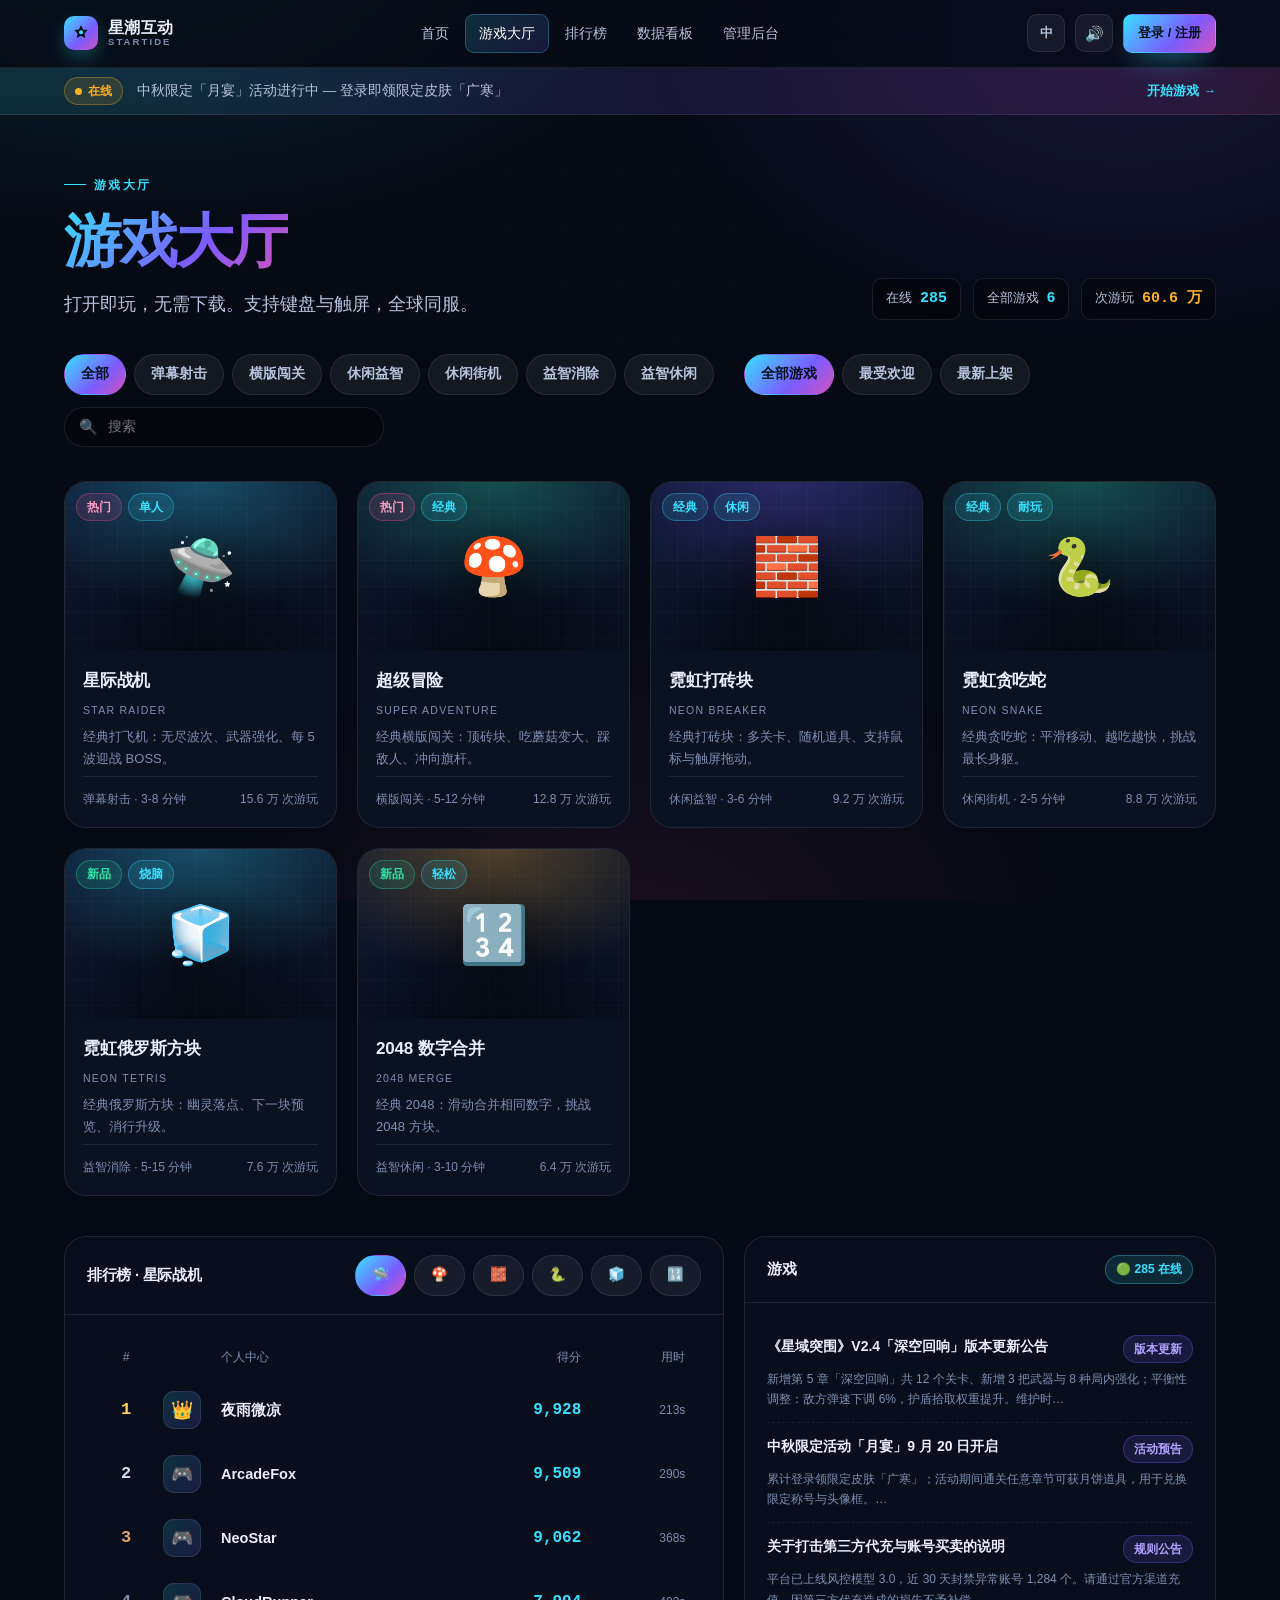
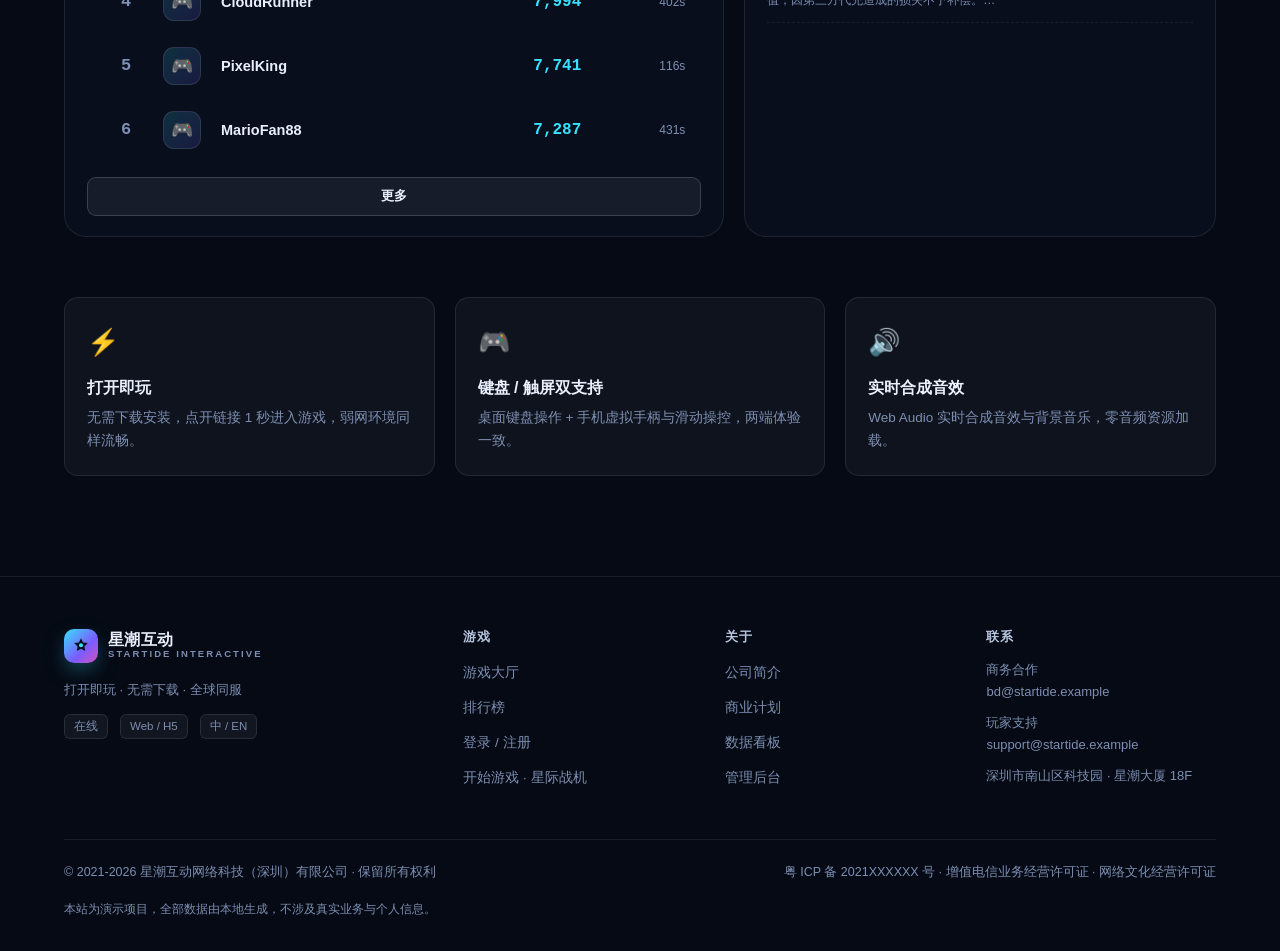
==== games.html @ b53ebfc9 "Initial commit: Startide Arcade web games site" ====
<!DOCTYPE html>
<html lang="zh-CN">

<head>
  <meta charset="UTF-8">
  <meta name="viewport" content="width=device-width, initial-scale=1.0">
  <title>游戏大厅 · 星潮互动</title>
  <meta name="description" content="星潮互动游戏大厅：超级冒险、星际战机、霓虹打砖块、霓虹贪吃蛇、俄罗斯方块、2048，打开即玩，无需下载，全球同服。">
  <link rel="stylesheet" href="assets/css/base.css">
  <link rel="stylesheet" href="assets/css/site.css">
  <link rel="stylesheet" href="assets/css/app.css">
</head>

<body data-page="games">
  <div class="page">
    <div data-nav></div>

    <main>
      <!-- 大厅头部 -->
      <section class="wrap" style="padding:52px 24px 8px">
        <div class="between" style="align-items:flex-end;flex-wrap:wrap;gap:20px">
          <div class="reveal">
            <div class="eyebrow" data-i18n="nav.games">游戏大厅</div>
            <h1 class="h1 mb16"><span class="grad-text" data-i18n="hall.title">游戏大厅</span></h1>
            <p class="lead mb0" data-i18n="hall.sub">打开即玩，无需下载。支持键盘与触屏，全球同服。</p>
          </div>
          <div class="wrapflex reveal">
            <div class="hudchip"><span data-i18n="common.online">在线</span> <b data-stat="online">—</b></div>
            <div class="hudchip"><span data-i18n="hall.all">全部游戏</span> <b id="statGames">—</b></div>
            <div class="hudchip hudchip--best"><span data-i18n="hall.plays">次游玩</span> <b data-stat="plays">—</b></div>
          </div>
        </div>
      </section>

      <!-- 筛选 / 搜索 -->
      <section class="wrap" style="padding:26px 24px 0">
        <div class="hallbar reveal">
          <div class="pill-row" id="filters"></div>
          <div style="flex:1"></div>
          <div class="searchbox">
            <span style="opacity:.6">🔍</span>
            <input type="search" id="search" data-i18n-ph="common.search" placeholder="搜索游戏">
          </div>
        </div>
      </section>

      <!-- 游戏卡片 -->
      <section class="wrap" style="padding:8px 24px 40px">
        <div class="grid g4" id="hall"></div>
      </section>

      <!-- 榜单 + 公告 -->
      <section class="wrap" style="padding:0 24px 60px">
        <div class="leader-hero">
          <div class="panel reveal">
            <div class="panel__head">
              <h3><span data-i18n="nav.rank">排行榜</span> · <span id="rankGameName">星际战机</span></h3>
              <div class="pill-row" id="rankTabs"></div>
            </div>
            <div class="panel__body">
              <div class="rank-row" style="grid-template-columns:46px 44px minmax(0,1fr) 110px 90px">
                <div class="tiny muted" style="text-align:center">#</div>
                <div></div>
                <div class="tiny muted" data-i18n="nav.profile">玩家</div>
                <div class="tiny muted tar" data-i18n="common.score">得分</div>
                <div class="tiny muted tar" data-i18n="common.time">用时</div>
              </div>
              <div id="rankList"></div>
              <a class="btn btn--sm btn--block mt16" href="rank.html" data-i18n="common.more">更多</a>
            </div>
          </div>

          <div class="panel reveal">
            <div class="panel__head"><h3 data-i18n="foot.products">游戏</h3><span class="badge badge--cyan" id="onlineBadge">—</span></div>
            <div class="panel__body" id="annList"></div>
          </div>
        </div>
      </section>

      <!-- 特色 -->
      <section class="wrap" style="padding:0 24px 60px">
        <div class="grid g3" id="features"></div>
      </section>
    </main>

    <div data-footer></div>
  </div>

  <script src="assets/js/i18n.js"></script>
  <script src="assets/js/store.js"></script>
  <script src="assets/js/ui.js"></script>
  <script src="assets/js/sfx.js"></script>
  <script src="assets/js/auth.js"></script>
  <script src="assets/js/layout.js"></script>
  <script src="assets/js/games/catalog.js"></script>
  <script>
    (function () {
      var T = function (k, f) { return I18N.t(k, f); };
      var esc = UI.esc;
      var state = { genre: 'all', sort: 'all', q: '' };

      /* ---------- 统计 ---------- */
      var st = Auth.stats();
      document.getElementById('statGames').textContent = CATALOG.list.length;
      document.querySelectorAll('[data-stat="online"]').forEach(function (el) { el.textContent = UI.fmtNum(st.online); });
      document.querySelectorAll('[data-stat="plays"]').forEach(function (el) { el.textContent = UI.fmtCompact(CATALOG.list.reduce(function (s, g) { return s + g.plays; }, 0) + st.plays); });
      document.getElementById('onlineBadge').textContent = '🟢 ' + UI.fmtNum(st.online) + ' ' + T('common.online');

      /* ---------- 筛选条 ---------- */
      function renderFilters() {
        var genres = [{ zh: '全部', en: 'All' }].concat(CATALOG.genres());
        var chips = genres.map(function (g) {
          var on = (g.zh === '全部' && state.genre === 'all') || g.zh === state.genre;
          return '<button class="chip' + (on ? ' is-on' : '') + '" data-genre="' + esc(g.zh === '全部' ? 'all' : g.zh) + '">' + esc(I18N.pick(g)) + '</button>';
        }).join('');
        var sorts = [
          { k: 'all', t: 'hall.all' },
          { k: 'hot', t: 'hall.popular' },
          { k: 'new', t: 'hall.new' }
        ].map(function (s) {
          return '<button class="chip' + (state.sort === s.k ? ' is-on' : '') + '" data-sort="' + s.k + '">' + esc(T(s.t)) + '</button>';
        }).join('');
        document.getElementById('filters').innerHTML = chips + '<span style="width:14px"></span>' + sorts;
        document.getElementById('filters').querySelectorAll('[data-genre]').forEach(function (b) {
          b.addEventListener('click', function () { state.genre = b.getAttribute('data-genre'); renderFilters(); renderHall(); });
        });
        document.getElementById('filters').querySelectorAll('[data-sort]').forEach(function (b) {
          b.addEventListener('click', function () { state.sort = b.getAttribute('data-sort'); renderFilters(); renderHall(); });
        });
      }

      /* ---------- 游戏卡片 ---------- */
      function card(g) {
        var name = I18N.pick(g.name), en = I18N.isEn() ? g.name.zh : g.name.en;
        var badges = (g.tags || []).map(function (t, i) {
          var cls = t.zh === '热门' ? 'badge--pink' : t.zh === '新品' ? 'badge--green' : 'badge--cyan';
          return '<span class="badge ' + cls + '">' + esc(I18N.pick(t)) + '</span>';
        }).join('');
        return '' +
          '<a class="acard reveal" href="play.html?g=' + g.id + '">' +
          '  <div class="acard__cover" style="background:radial-gradient(120% 120% at 50% 0%,' + g.hue + '44,transparent 62%),linear-gradient(160deg,#0d1730,#0a1120)">' +
          '    <div class="acard__grid"></div>' +
          '    <div class="acard__icon">' + g.icon + '</div>' +
          '    <div class="acard__badges">' + badges + '</div>' +
          '    <div class="acard__hover"><span class="btn btn--primary btn--sm">▶ ' + esc(T('common.play')) + '</span></div>' +
          '  </div>' +
          '  <div class="acard__body">' +
          '    <div class="acard__name">' + esc(name) + '</div>' +
          '    <div class="acard__en">' + esc(en) + '</div>' +
          '    <p class="acard__desc">' + esc(I18N.pick(g.desc)) + '</p>' +
          '    <div class="acard__foot"><span>' + esc(I18N.pick(g.genre)) + ' · ' + esc(g.duration) + '</span>' +
          '    <span>' + UI.fmtCompact(g.plays) + ' ' + esc(T('hall.plays')) + '</span></div>' +
          '  </div>' +
          '</a>';
      }

      function renderHall() {
        var list = CATALOG.sorted(state.sort).filter(function (g) {
          if (state.genre !== 'all' && g.genre.zh !== state.genre) return false;
          if (state.q) {
            var hay = (g.name.zh + g.name.en + g.desc.zh + g.desc.en + g.genre.zh + g.genre.en).toLowerCase();
            if (hay.indexOf(state.q.toLowerCase()) < 0) return false;
          }
          return true;
        });
        var host = document.getElementById('hall');
        if (!list.length) {
          host.innerHTML = '<div class="empty-state" style="grid-column:1/-1"><div class="i">🔍</div>' + esc(T('common.empty')) + '</div>';
          return;
        }
        host.innerHTML = list.map(card).join('');
        UI.initReveal();
      }

      document.getElementById('search').addEventListener('input', function () {
        state.q = this.value.trim();
        renderHall();
      });

      /* ---------- 榜单 ---------- */
      var rankGame = 'shooter';
      function renderRankTabs() {
        document.getElementById('rankTabs').innerHTML = CATALOG.list.map(function (g) {
          return '<button class="chip' + (rankGame === g.id ? ' is-on' : '') + '" data-g="' + g.id + '" title="' + esc(I18N.pick(g.name)) + '">' + g.icon + '</button>';
        }).join('');
        document.getElementById('rankTabs').querySelectorAll('[data-g]').forEach(function (b) {
          b.addEventListener('click', function () { rankGame = b.getAttribute('data-g'); renderRankTabs(); renderRankList(); });
        });
      }
      function renderRankList() {
        var meta = CATALOG.get(rankGame);
        document.getElementById('rankGameName').textContent = I18N.pick(meta.name);
        var rows = Auth.ranking(rankGame, 6);
        var me = Auth.current();
        var host = document.getElementById('rankList');
        if (!rows.length) { host.innerHTML = '<div class="empty-state" style="padding:30px"><div class="i">🏅</div>' + esc(T('common.empty')) + '</div>'; return; }
        host.innerHTML = rows.map(function (r, i) {
          return '<div class="rank-row' + (me && r.uid === me.id ? ' is-me' : '') + '">' +
            '<div class="rank-no">' + (i + 1) + '</div>' +
            '<div class="rank-ava">' + (i === 0 ? '👑' : '🎮') + '</div>' +
            '<div class="rank-name">' + esc(r.username) + '</div>' +
            '<div class="rank-score">' + UI.fmtNum(r.score) + '</div>' +
            '<div class="rank-meta">' + esc(r.duration ? r.duration + 's' : '—') + '</div>' +
            '</div>';
        }).join('');
      }

      /* ---------- 公告 ---------- */
      function renderAnn() {
        var anns = (Store.get().announcements || []).filter(function (a) { return a.status === '已发布'; }).slice(0, 5);
        var host = document.getElementById('annList');
        if (!anns.length) { host.innerHTML = '<div class="empty-state"><div class="i">📣</div>' + esc(T('common.empty')) + '</div>'; return; }
        host.innerHTML = anns.map(function (a) {
          return '<div style="padding:12px 0;border-bottom:1px dashed rgba(255,255,255,.07)">' +
            '<div class="between" style="gap:10px;align-items:flex-start">' +
            '<b style="font-size:14px">' + esc(a.title) + '</b>' +
            '<span class="badge badge--violet" style="flex:0 0 auto">' + esc(a.type) + '</span></div>' +
            '<p class="tiny muted mb0" style="margin-top:6px">' + esc((a.content || '').slice(0, 68)) + '…</p>' +
            '</div>';
        }).join('');
      }

      /* ---------- 特色 ---------- */
      function renderFeatures() {
        var items = [
          { i: '⚡', t: { zh: '打开即玩', en: 'Instant play' }, d: { zh: '无需下载安装，点开链接 1 秒进入游戏，弱网环境同样流畅。', en: 'No download. Play in one second, smooth even on slow networks.' } },
          { i: '🎮', t: { zh: '键盘 / 触屏双支持', en: 'Keyboard & touch' }, d: { zh: '桌面键盘操作 + 手机虚拟手柄与滑动操控，两端体验一致。', en: 'Keyboard on desktop, virtual pad and swipe on mobile.' } },
          { i: '🔊', t: { zh: '实时合成音效', en: 'Realtime SFX' }, d: { zh: 'Web Audio 实时合成音效与背景音乐，零音频资源加载。', en: 'Synthesized SFX and music via Web Audio — zero audio download.' } }
        ];
        document.getElementById('features').innerHTML = items.map(function (x) {
          return '<div class="card reveal"><div style="font-size:26px;margin-bottom:10px">' + x.i + '</div>' +
            '<div class="card__title">' + esc(I18N.pick(x.t)) + '</div>' +
            '<p class="card__desc mb0">' + esc(I18N.pick(x.d)) + '</p></div>';
        }).join('');
      }

      function renderAll() { renderFilters(); renderHall(); renderRankTabs(); renderRankList(); renderAnn(); renderFeatures(); }
      renderAll();
      UI.initCountUp();

      window.addEventListener('i18n:change', renderAll);
    })();
  </script>
</body>

</html>
---- assets/css/base.css ----
/* ==========================================================================
   星潮互动 STARTIDE INTERACTIVE — 全局设计系统
   纯 CSS，无任何外部依赖
   ========================================================================== */

:root {
  /* 背景层 */
  --bg: #060a14;
  --bg-2: #0a1120;
  --bg-3: #0f1930;
  --panel: rgba(255, 255, 255, 0.038);
  --panel-2: rgba(255, 255, 255, 0.06);
  --line: rgba(255, 255, 255, 0.09);
  --line-strong: rgba(255, 255, 255, 0.16);

  /* 文字 */
  --text: #e9effc;
  --text-2: #b6c4de;
  --muted: #7d8fb3;

  /* 品牌色 */
  --cyan: #38e1ff;
  --violet: #7a5cff;
  --pink: #ff4d9d;
  --amber: #ffb020;
  --green: #2ee6a8;
  --red: #ff5c6c;

  --grad: linear-gradient(135deg, #38e1ff 0%, #7a5cff 60%, #ff4d9d 120%);
  --grad-soft: linear-gradient(135deg, rgba(56, 225, 255, 0.16), rgba(122, 92, 255, 0.16));

  --shadow: 0 18px 50px -20px rgba(0, 0, 0, 0.9);
  --shadow-glow: 0 0 0 1px rgba(56, 225, 255, 0.25), 0 22px 60px -24px rgba(56, 225, 255, 0.4);

  --r-sm: 8px;
  --r: 14px;
  --r-lg: 22px;

  --maxw: 1200px;
  --nav-h: 68px;

  --font: "PingFang SC", "Microsoft YaHei", "Hiragino Sans GB", "Helvetica Neue", Arial, sans-serif;
  --mono: "SFMono-Regular", "JetBrains Mono", Consolas, "Courier New", monospace;
}

* { box-sizing: border-box; }

html { scroll-behavior: smooth; }

body {
  margin: 0;
  background: var(--bg);
  color: var(--text);
  font-family: var(--font);
  font-size: 15px;
  line-height: 1.7;
  -webkit-font-smoothing: antialiased;
  overflow-x: hidden;
}

/* 背景装饰 */
body::before {
  content: "";
  position: fixed;
  inset: 0;
  pointer-events: none;
  z-index: 0;
  background:
    radial-gradient(900px 500px at 12% -8%, rgba(56, 225, 255, 0.14), transparent 62%),
    radial-gradient(800px 520px at 88% 4%, rgba(122, 92, 255, 0.16), transparent 60%),
    radial-gradient(700px 600px at 50% 108%, rgba(255, 77, 157, 0.09), transparent 62%);
}

body::after {
  content: "";
  position: fixed;
  inset: 0;
  pointer-events: none;
  z-index: 0;
  opacity: 0.35;
  background-image:
    linear-gradient(rgba(255, 255, 255, 0.028) 1px, transparent 1px),
    linear-gradient(90deg, rgba(255, 255, 255, 0.028) 1px, transparent 1px);
  background-size: 56px 56px;
  mask-image: radial-gradient(circle at 50% 22%, #000 0%, transparent 78%);
}

.page { position: relative; z-index: 1; }

img { max-width: 100%; display: block; }
a { color: inherit; text-decoration: none; }
button, input, select, textarea { font: inherit; color: inherit; }
h1, h2, h3, h4 { margin: 0 0 .6em; line-height: 1.25; font-weight: 700; letter-spacing: -0.02em; }
p { margin: 0 0 1em; }
ul, ol { margin: 0; padding-left: 1.1em; }
hr { border: 0; border-top: 1px solid var(--line); margin: 28px 0; }

::selection { background: rgba(56, 225, 255, 0.28); }

/* 滚动条 */
::-webkit-scrollbar { width: 10px; height: 10px; }
::-webkit-scrollbar-track { background: rgba(255, 255, 255, 0.03); }
::-webkit-scrollbar-thumb { background: rgba(255, 255, 255, 0.14); border-radius: 20px; border: 2px solid transparent; background-clip: content-box; }
::-webkit-scrollbar-thumb:hover { background: rgba(56, 225, 255, 0.4); background-clip: content-box; }

/* ---------- 布局 ---------- */
.wrap { width: 100%; max-width: var(--maxw); margin: 0 auto; padding: 0 24px; }
.section { padding: 84px 0; }
.section--tight { padding: 56px 0; }
.grid { display: grid; gap: 20px; }
.g2 { grid-template-columns: repeat(2, minmax(0, 1fr)); }
.g3 { grid-template-columns: repeat(3, minmax(0, 1fr)); }
.g4 { grid-template-columns: repeat(4, minmax(0, 1fr)); }
.g-1-3 { grid-template-columns: minmax(0, 1fr) minmax(0, 3fr); }
.g-2-1 { grid-template-columns: minmax(0, 2fr) minmax(0, 1fr); }
.center { text-align: center; }
.mt0 { margin-top: 0; } .mt8 { margin-top: 8px; } .mt16 { margin-top: 16px; }
.mt24 { margin-top: 24px; } .mt32 { margin-top: 32px; } .mt48 { margin-top: 48px; }
.mb0 { margin-bottom: 0; } .mb8 { margin-bottom: 8px; } .mb16 { margin-bottom: 16px; }
.mb24 { margin-bottom: 24px; } .mb32 { margin-bottom: 32px; }
.flex { display: flex; }
.between { display: flex; align-items: center; justify-content: space-between; gap: 16px; }
.aic { align-items: center; }
.gap8 { gap: 8px; } .gap12 { gap: 12px; } .gap16 { gap: 16px; } .gap24 { gap: 24px; }
.wrapflex { display: flex; flex-wrap: wrap; gap: 12px; }
.tar { text-align: right; } .tac { text-align: center; }
.mono { font-family: var(--mono); font-variant-numeric: tabular-nums; }
.muted { color: var(--muted); }
.small { font-size: 13px; }
.tiny { font-size: 12px; }

/* ---------- 导航 ---------- */
.nav {
  position: sticky;
  top: 0;
  z-index: 60;
  height: var(--nav-h);
  display: flex;
  align-items: center;
  backdrop-filter: blur(18px);
  background: rgba(6, 10, 20, 0.76);
  border-bottom: 1px solid var(--line);
}
.nav__inner { display: flex; align-items: center; justify-content: space-between; gap: 20px; width: 100%; }
.brand { display: flex; align-items: center; gap: 10px; font-weight: 800; letter-spacing: 0.02em; white-space: nowrap; }
.brand__mark {
  width: 34px; height: 34px; border-radius: 10px;
  background: var(--grad);
  display: grid; place-items: center;
  box-shadow: 0 8px 24px -8px rgba(56, 225, 255, 0.8);
  flex: 0 0 auto;
}
.brand__mark svg { width: 20px; height: 20px; }
.brand__text { display: flex; flex-direction: column; line-height: 1.05; }
.brand__cn { font-size: 16px; }
.brand__en { font-size: 9.5px; letter-spacing: 0.22em; color: var(--muted); font-weight: 600; }

.nav__links { display: flex; align-items: center; gap: 2px; }
.nav__links a {
  padding: 8px 14px; border-radius: 9px; font-size: 14px; color: var(--text-2);
  transition: .18s; white-space: nowrap;
}
.nav__links a:hover { color: #fff; background: var(--panel-2); }
.nav__links a.is-active { color: #fff; background: var(--grad-soft); box-shadow: inset 0 0 0 1px rgba(56, 225, 255, 0.28); }
.nav__cta { display: flex; align-items: center; gap: 10px; }
.nav__toggle { display: none; }

/* ---------- 按钮 ---------- */
.btn {
  display: inline-flex; align-items: center; justify-content: center; gap: 8px;
  padding: 11px 22px; border-radius: 11px; border: 1px solid var(--line-strong);
  background: var(--panel-2); color: var(--text); font-size: 14px; font-weight: 600;
  cursor: pointer; transition: .18s; white-space: nowrap; text-align: center;
}
.btn:hover { border-color: rgba(56, 225, 255, 0.5); background: rgba(56, 225, 255, 0.1); transform: translateY(-1px); }
.btn:active { transform: translateY(0); }
.btn--primary { background: var(--grad); border-color: transparent; color: #04101c; font-weight: 800; box-shadow: 0 12px 30px -14px rgba(56, 225, 255, 0.9); }
.btn--primary:hover { background: var(--grad); filter: brightness(1.08); }
.btn--ghost { background: transparent; }
.btn--sm { padding: 7px 14px; font-size: 13px; border-radius: 9px; }
.btn--xs { padding: 4px 10px; font-size: 12px; border-radius: 7px; }
.btn--danger { color: var(--red); border-color: rgba(255, 92, 108, 0.35); }
.btn--danger:hover { background: rgba(255, 92, 108, 0.12); border-color: rgba(255, 92, 108, 0.6); }
.btn--block { width: 100%; }
.btn[disabled] { opacity: .45; cursor: not-allowed; transform: none; }

/* ---------- 卡片 ---------- */
.card {
  background: var(--panel);
  border: 1px solid var(--line);
  border-radius: var(--r);
  padding: 22px;
  position: relative;
  overflow: hidden;
  transition: .22s;
}
.card--hover:hover { border-color: rgba(56, 225, 255, 0.34); transform: translateY(-3px); box-shadow: var(--shadow); }
.card--solid { background: var(--bg-2); }
.card__title { font-size: 16px; font-weight: 700; margin-bottom: 6px; }
.card__desc { color: var(--muted); font-size: 13.5px; margin: 0; }

.panel {
  background: rgba(10, 17, 32, 0.72);
  border: 1px solid var(--line);
  border-radius: var(--r-lg);
  overflow: hidden;
}
.panel__head { padding: 18px 22px; border-bottom: 1px solid var(--line); display: flex; align-items: center; justify-content: space-between; gap: 14px; flex-wrap: wrap; }
.panel__head h3 { margin: 0; font-size: 15px; }
.panel__body { padding: 20px 22px; }
.panel__body--flush { padding: 0; }

/* ---------- 徽章 / 标签 ---------- */
.badge {
  display: inline-flex; align-items: center; gap: 6px;
  padding: 3px 10px; border-radius: 999px; font-size: 12px; font-weight: 600;
  background: var(--panel-2); border: 1px solid var(--line); color: var(--text-2);
}
.badge--cyan { color: var(--cyan); background: rgba(56, 225, 255, 0.12); border-color: rgba(56, 225, 255, 0.32); }
.badge--violet { color: #b3a2ff; background: rgba(122, 92, 255, 0.14); border-color: rgba(122, 92, 255, 0.34); }
.badge--pink { color: #ff9cc4; background: rgba(255, 77, 157, 0.13); border-color: rgba(255, 77, 157, 0.32); }
.badge--green { color: var(--green); background: rgba(46, 230, 168, 0.12); border-color: rgba(46, 230, 168, 0.32); }
.badge--amber { color: var(--amber); background: rgba(255, 176, 32, 0.13); border-color: rgba(255, 176, 32, 0.32); }
.badge--red { color: var(--red); background: rgba(255, 92, 108, 0.13); border-color: rgba(255, 92, 108, 0.32); }
.dot { width: 7px; height: 7px; border-radius: 50%; background: currentColor; flex: 0 0 auto; }
.dot--pulse { animation: pulse 1.8s ease-in-out infinite; }
@keyframes pulse { 0%, 100% { opacity: 1; transform: scale(1); } 50% { opacity: .35; transform: scale(.8); } }

.tag {
  display: inline-block; padding: 2px 9px; border-radius: 6px; font-size: 11.5px;
  background: rgba(255, 255, 255, 0.055); border: 1px solid var(--line); color: var(--muted);
}

/* ---------- 标题块 ---------- */
.eyebrow {
  display: inline-flex; align-items: center; gap: 8px;
  font-size: 12px; letter-spacing: 0.2em; text-transform: uppercase;
  color: var(--cyan); font-weight: 700; margin-bottom: 14px;
}
.eyebrow::before { content: ""; width: 22px; height: 1px; background: var(--cyan); display: block; }
.h1 { font-size: clamp(34px, 5.2vw, 58px); line-height: 1.12; letter-spacing: -0.035em; }
.h2 { font-size: clamp(24px, 3.2vw, 36px); letter-spacing: -0.03em; }
.h3 { font-size: clamp(19px, 2.1vw, 24px); }
.lead { font-size: clamp(15px, 1.5vw, 17.5px); color: var(--text-2); max-width: 62ch; }
.grad-text { background: var(--grad); -webkit-background-clip: text; background-clip: text; -webkit-text-fill-color: transparent; color: transparent; }
.section__head { max-width: 74ch; margin-bottom: 40px; }

/* ---------- 统计数字 ---------- */
.stat__label { font-size: 12.5px; color: var(--muted); letter-spacing: .04em; }
.stat__value { font-size: clamp(26px, 3vw, 36px); font-weight: 800; letter-spacing: -0.03em; font-family: var(--mono); line-height: 1.1; }
.stat__delta { font-size: 12.5px; font-weight: 700; }
.up { color: var(--green); } .down { color: var(--red); }

/* ---------- 表格 ---------- */
.tbl-wrap { overflow-x: auto; }
table.tbl { width: 100%; border-collapse: collapse; font-size: 13.5px; min-width: 640px; }
table.tbl th {
  text-align: left; padding: 12px 16px; font-size: 12px; letter-spacing: .08em;
  text-transform: uppercase; color: var(--muted); font-weight: 700;
  border-bottom: 1px solid var(--line); background: rgba(255, 255, 255, 0.02); white-space: nowrap;
}
table.tbl td { padding: 12px 16px; border-bottom: 1px solid rgba(255, 255, 255, 0.05); vertical-align: middle; }
table.tbl tbody tr { transition: .15s; }
table.tbl tbody tr:hover { background: rgba(56, 225, 255, 0.05); }
table.tbl tbody tr:last-child td { border-bottom: 0; }
table.tbl .num { font-family: var(--mono); font-variant-numeric: tabular-nums; }

/* ---------- 表单 ---------- */
.field { display: flex; flex-direction: column; gap: 6px; margin-bottom: 16px; }
.field > label { font-size: 12.5px; color: var(--text-2); font-weight: 600; letter-spacing: .02em; }
.input, .select, .textarea {
  width: 100%; padding: 10px 13px; border-radius: 10px;
  background: rgba(0, 0, 0, 0.3); border: 1px solid var(--line);
  color: var(--text); font-size: 14px; outline: none; transition: .16s;
}
.input:focus, .select:focus, .textarea:focus { border-color: rgba(56, 225, 255, 0.6); box-shadow: 0 0 0 3px rgba(56, 225, 255, 0.12); }
.textarea { min-height: 100px; resize: vertical; line-height: 1.6; }
.select { appearance: none; background-image: linear-gradient(45deg, transparent 50%, var(--muted) 50%), linear-gradient(135deg, var(--muted) 50%, transparent 50%); background-position: calc(100% - 18px) 50%, calc(100% - 13px) 50%; background-size: 5px 5px, 5px 5px; background-repeat: no-repeat; padding-right: 34px; }
.hint { font-size: 12px; color: var(--muted); }
.switch { display: inline-flex; align-items: center; gap: 10px; cursor: pointer; user-select: none; }
.switch input { display: none; }
.switch__track { width: 42px; height: 24px; border-radius: 999px; background: rgba(255, 255, 255, 0.13); position: relative; transition: .2s; flex: 0 0 auto; }
.switch__track::after { content: ""; position: absolute; top: 3px; left: 3px; width: 18px; height: 18px; border-radius: 50%; background: #fff; transition: .2s; }
.switch input:checked + .switch__track { background: var(--grad); }
.switch input:checked + .switch__track::after { transform: translateX(18px); }
.range { width: 100%; accent-color: #38e1ff; }

/* ---------- 进度条 ---------- */
.bar { height: 7px; border-radius: 99px; background: rgba(255, 255, 255, 0.08); overflow: hidden; }
.bar > i { display: block; height: 100%; border-radius: 99px; background: var(--grad); transition: width .6s cubic-bezier(.2, .8, .2, 1); }

/* ---------- Toast ---------- */
.toast-host { position: fixed; top: 84px; right: 24px; z-index: 200; display: flex; flex-direction: column; gap: 10px; pointer-events: none; }
.toast {
  min-width: 220px; max-width: 340px; padding: 12px 16px; border-radius: 12px;
  background: rgba(14, 22, 40, 0.96); border: 1px solid var(--line-strong);
  box-shadow: var(--shadow); font-size: 13.5px; display: flex; gap: 10px; align-items: flex-start;
  animation: toastIn .26s cubic-bezier(.2, .9, .3, 1); backdrop-filter: blur(12px);
}
.toast--ok { border-color: rgba(46, 230, 168, 0.45); }
.toast--warn { border-color: rgba(255, 176, 32, 0.45); }
.toast--err { border-color: rgba(255, 92, 108, 0.5); }
.toast__icon { font-weight: 800; flex: 0 0 auto; }
.toast--ok .toast__icon { color: var(--green); }
.toast--warn .toast__icon { color: var(--amber); }
.toast--err .toast__icon { color: var(--red); }
@keyframes toastIn { from { opacity: 0; transform: translateX(30px) scale(.96); } to { opacity: 1; transform: none; } }
.toast.is-out { animation: toastOut .22s forwards; }
@keyframes toastOut { to { opacity: 0; transform: translateX(30px); } }

/* ---------- 弹窗 ---------- */
.modal-mask {
  position: fixed; inset: 0; z-index: 300; background: rgba(4, 7, 14, 0.78);
  backdrop-filter: blur(6px); display: grid; place-items: center; padding: 24px;
  animation: fade .2s;
}
@keyframes fade { from { opacity: 0; } to { opacity: 1; } }
.modal {
  width: 100%; max-width: 540px; max-height: 86vh; overflow: auto;
  background: var(--bg-2); border: 1px solid var(--line-strong); border-radius: var(--r-lg);
  box-shadow: 0 40px 90px -30px #000; animation: pop .26s cubic-bezier(.2, .9, .3, 1);
}
@keyframes pop { from { opacity: 0; transform: translateY(18px) scale(.97); } to { opacity: 1; transform: none; } }
.modal__head { padding: 20px 24px; border-bottom: 1px solid var(--line); display: flex; align-items: center; justify-content: space-between; gap: 14px; }
.modal__head h3 { margin: 0; font-size: 17px; }
.modal__body { padding: 22px 24px; }
.modal__foot { padding: 16px 24px; border-top: 1px solid var(--line); display: flex; justify-content: flex-end; gap: 10px; }
.x-btn { width: 32px; height: 32px; border-radius: 9px; border: 1px solid var(--line); background: transparent; cursor: pointer; color: var(--muted); font-size: 18px; line-height: 1; display: grid; place-items: center; transition: .15s; }
.x-btn:hover { color: #fff; border-color: var(--line-strong); background: var(--panel-2); }

/* ---------- 空态 ---------- */
.empty { text-align: center; padding: 44px 20px; color: var(--muted); }
.empty__icon { font-size: 34px; margin-bottom: 10px; opacity: .7; }

/* ---------- 页脚 ---------- */
.footer { border-top: 1px solid var(--line); margin-top: 40px; padding: 52px 0 32px; background: rgba(6, 10, 20, 0.6); position: relative; z-index: 1; }
.footer__grid { display: grid; grid-template-columns: 1.6fr 1fr 1fr 1fr; gap: 32px; }
.footer h4 { font-size: 13px; color: var(--text-2); letter-spacing: .06em; text-transform: uppercase; margin-bottom: 14px; }
.footer ul { list-style: none; padding: 0; }
.footer li { margin-bottom: 9px; }
.footer a { color: var(--muted); font-size: 13.5px; transition: .15s; }
.footer a:hover { color: var(--cyan); }
.footer__bottom { margin-top: 40px; padding-top: 22px; border-top: 1px solid var(--line); display: flex; justify-content: space-between; gap: 16px; flex-wrap: wrap; font-size: 12.5px; color: var(--muted); }

/* ---------- 入场动画 ---------- */
.reveal { opacity: 0; transform: translateY(22px); transition: opacity .7s cubic-bezier(.2,.8,.2,1), transform .7s cubic-bezier(.2,.8,.2,1); }
.reveal.is-in { opacity: 1; transform: none; }

@media (prefers-reduced-motion: reduce) {
  .reveal { opacity: 1; transform: none; transition: none; }
  html { scroll-behavior: auto; }
}

/* ---------- 响应式 ---------- */
@media (max-width: 1080px) {
  .g4 { grid-template-columns: repeat(2, minmax(0, 1fr)); }
  .footer__grid { grid-template-columns: 1fr 1fr; }
}
@media (max-width: 900px) {
  .g3 { grid-template-columns: repeat(2, minmax(0, 1fr)); }
  .g-1-3, .g-2-1 { grid-template-columns: minmax(0, 1fr); }
  .nav__links {
    display: none; position: absolute; top: var(--nav-h); left: 0; right: 0;
    flex-direction: column; align-items: stretch; gap: 2px; padding: 12px 18px 18px;
    background: rgba(8, 13, 24, 0.98); border-bottom: 1px solid var(--line); backdrop-filter: blur(18px);
  }
  .nav__links.is-open { display: flex; }
  .nav__links a { padding: 11px 14px; }
  .nav__toggle { display: grid; place-items: center; width: 40px; height: 40px; border-radius: 10px; border: 1px solid var(--line); background: transparent; cursor: pointer; }
  .nav__toggle svg { width: 20px; height: 20px; }
  .section { padding: 60px 0; }
}
@media (max-width: 640px) {
  .wrap { padding: 0 16px; }
  .g2, .g3, .g4 { grid-template-columns: minmax(0, 1fr); }
  .footer__grid { grid-template-columns: 1fr; gap: 24px; }
  .card { padding: 18px; }
  .section { padding: 46px 0; }
}
---- assets/css/site.css ----
/* ==========================================================================
   星潮互动 — 官网页面样式
   ========================================================================== */

/* ---------- 公告条 ---------- */
.annbar { background: linear-gradient(90deg, rgba(56,225,255,.12), rgba(122,92,255,.14), rgba(255,77,157,.1)); border-bottom: 1px solid var(--line); }
.annbar__inner { display: flex; align-items: center; gap: 14px; padding: 9px 24px; font-size: 13.5px; flex-wrap: wrap; }
.annbar__text { color: var(--text-2); flex: 1 1 auto; min-width: 200px; }
.annbar__link { color: var(--cyan); font-size: 13px; font-weight: 700; white-space: nowrap; }
.annbar__link:hover { text-decoration: underline; }

/* ---------- Hero ---------- */
.hero { padding: 76px 0 60px; position: relative; overflow: hidden; }
.hero__grid { display: grid; grid-template-columns: 1.08fr 0.92fr; gap: 52px; align-items: center; }
.hero__title { margin-bottom: 20px; }
.hero__actions { display: flex; gap: 12px; flex-wrap: wrap; margin-top: 30px; }
.hero__note { margin-top: 26px; display: flex; gap: 22px; flex-wrap: wrap; }
.hero__note-item { display: flex; align-items: center; gap: 8px; font-size: 13px; color: var(--muted); }
.hero__note-item b { color: var(--text); font-family: var(--mono); }

/* 视觉：游戏画面模拟 */
.hero__visual { position: relative; }
.screen {
  position: relative; aspect-ratio: 4 / 3; border-radius: 20px; overflow: hidden;
  border: 1px solid var(--line-strong); background: #050a14;
  box-shadow: 0 40px 90px -34px rgba(56, 225, 255, .5), 0 0 0 1px rgba(255,255,255,.04) inset;
}
.screen__canvas { position: absolute; inset: 0; width: 100%; height: 100%; display: block; }
.screen__hud { position: absolute; inset: 0; padding: 16px; display: flex; flex-direction: column; justify-content: space-between; pointer-events: none; }
.screen__hud-row { display: flex; justify-content: space-between; align-items: flex-start; gap: 10px; }
.hud-chip {
  padding: 6px 12px; border-radius: 9px; font-size: 11.5px; letter-spacing: .04em;
  background: rgba(6, 12, 22, .72); border: 1px solid rgba(255,255,255,.14);
  backdrop-filter: blur(8px); font-family: var(--mono); color: var(--text-2);
}
.hud-chip b { color: var(--cyan); }
.hud-chip--live { display: inline-flex; align-items: center; gap: 6px; color: #ff9cc4; }
.hud-chip--live .dot { background: var(--pink); }

/* 浮动数据卡 */
.float-card {
  position: absolute; padding: 12px 16px; border-radius: 14px;
  background: rgba(10, 17, 32, .93); border: 1px solid var(--line-strong);
  box-shadow: var(--shadow); backdrop-filter: blur(14px);
  animation: floaty 5.5s ease-in-out infinite;
}
.float-card--a { left: -22px; bottom: 60px; }
.float-card--b { right: -18px; top: 46px; animation-delay: 1.4s; }
.float-card__k { font-size: 11px; color: var(--muted); letter-spacing: .06em; }
.float-card__v { font-size: 20px; font-weight: 800; font-family: var(--mono); letter-spacing: -.02em; }
@keyframes floaty { 0%, 100% { transform: translateY(0); } 50% { transform: translateY(-11px); } }

/* ---------- 数字条 ---------- */
.metrics { display: grid; grid-template-columns: repeat(4, minmax(0, 1fr)); gap: 1px; background: var(--line); border: 1px solid var(--line); border-radius: var(--r-lg); overflow: hidden; }
.metrics__item { background: rgba(9, 14, 26, .92); padding: 26px 24px; }
.metrics__item .stat__value { font-size: clamp(24px, 2.6vw, 32px); }

/* ---------- 游戏卡 ---------- */
.gcard { position: relative; border-radius: var(--r-lg); overflow: hidden; border: 1px solid var(--line); background: var(--bg-2); transition: .28s; display: flex; flex-direction: column; }
.gcard:hover { transform: translateY(-5px); border-color: rgba(56, 225, 255, .4); box-shadow: 0 30px 70px -30px rgba(56, 225, 255, .45); }
.gcard__cover { position: relative; aspect-ratio: 16 / 10; display: grid; place-items: center; overflow: hidden; }
.gcard__cover::after { content: ""; position: absolute; inset: 0; background: radial-gradient(circle at 50% 120%, rgba(0,0,0,.65), transparent 70%); }
.gcard__icon { font-size: 58px; filter: drop-shadow(0 12px 26px rgba(0,0,0,.5)); position: relative; z-index: 1; transition: .35s; }
.gcard:hover .gcard__icon { transform: scale(1.1) translateY(-4px); }
.gcard__status { position: absolute; top: 12px; right: 12px; z-index: 3; }
.gcard__body { padding: 20px 22px 22px; display: flex; flex-direction: column; flex: 1; }
.gcard__name { font-size: 19px; font-weight: 800; letter-spacing: -.02em; }
.gcard__en { font-size: 11px; color: var(--muted); letter-spacing: .12em; margin-bottom: 10px; }
.gcard__desc { font-size: 13.5px; color: var(--muted); flex: 1; }
.gcard__stats { display: grid; grid-template-columns: repeat(3, 1fr); gap: 10px; padding-top: 16px; margin-top: 6px; border-top: 1px solid var(--line); }
.gcard__stat-k { font-size: 10.5px; color: var(--muted); letter-spacing: .05em; }
.gcard__stat-v { font-size: 15px; font-weight: 700; font-family: var(--mono); }

/* ---------- 能力卡 ---------- */
.fcard__icon {
  width: 46px; height: 46px; border-radius: 13px; display: grid; place-items: center;
  font-size: 22px; margin-bottom: 16px; background: var(--grad-soft);
  border: 1px solid rgba(56, 225, 255, .22);
}
.fcard h3 { font-size: 16.5px; margin-bottom: 8px; }
.fcard p { font-size: 13.5px; color: var(--muted); margin: 0; }

/* ---------- 时间线 ---------- */
.timeline { position: relative; padding-left: 30px; }
.timeline::before { content: ""; position: absolute; left: 8px; top: 6px; bottom: 6px; width: 2px; background: linear-gradient(180deg, var(--cyan), var(--violet), transparent); }
.tl-item { position: relative; padding-bottom: 30px; }
.tl-item::before {
  content: ""; position: absolute; left: -26px; top: 6px; width: 12px; height: 12px; border-radius: 50%;
  background: var(--bg); border: 2px solid var(--cyan); box-shadow: 0 0 0 4px rgba(56, 225, 255, .12);
}
.tl-item:last-child { padding-bottom: 0; }
.tl-item h4 { font-size: 15.5px; margin-bottom: 4px; }
.tl-item .tl-date { font-size: 11.5px; color: var(--cyan); font-family: var(--mono); letter-spacing: .06em; margin-bottom: 6px; }
.tl-item p { font-size: 13.5px; color: var(--muted); margin: 0; }

/* ---------- 新闻列表 ---------- */
.news-item { display: flex; gap: 18px; padding: 18px 0; border-bottom: 1px solid var(--line); align-items: flex-start; }
.news-item:last-child { border-bottom: 0; }
.news-item__date { flex: 0 0 84px; font-family: var(--mono); font-size: 12.5px; color: var(--muted); padding-top: 2px; }
.news-item__title { font-size: 15px; font-weight: 600; margin-bottom: 4px; display: block; }
.news-item__title:hover { color: var(--cyan); }
.news-item__desc { font-size: 13px; color: var(--muted); margin: 0; display: -webkit-box; -webkit-line-clamp: 2; -webkit-box-orient: vertical; overflow: hidden; }

/* ---------- 团队卡 ---------- */
.pcard { display: flex; gap: 16px; align-items: flex-start; padding: 20px; border-radius: var(--r); border: 1px solid var(--line); background: var(--panel); transition: .24s; }
.pcard:hover { border-color: rgba(56, 225, 255, .34); background: rgba(255,255,255,.055); transform: translateY(-3px); }
.avatar {
  flex: 0 0 auto; width: 56px; height: 56px; border-radius: 16px; display: grid; place-items: center;
  font-size: 21px; font-weight: 800; color: #06101c; position: relative;
}
.avatar::after { content: ""; position: absolute; inset: 0; border-radius: 16px; box-shadow: inset 0 0 0 1px rgba(255,255,255,.22); }
.pcard__name { font-size: 15.5px; font-weight: 700; }
.pcard__role { font-size: 12.5px; margin-bottom: 8px; }
.pcard__bio { font-size: 13px; color: var(--muted); margin: 0; }

/* ---------- CTA ---------- */
.cta {
  position: relative; border-radius: 26px; overflow: hidden; padding: 60px 48px; text-align: center;
  background: linear-gradient(135deg, rgba(56,225,255,.16), rgba(122,92,255,.18) 50%, rgba(255,77,157,.14));
  border: 1px solid rgba(56, 225, 255, .24);
}
.cta::before {
  content: ""; position: absolute; inset: 0;
  background-image: radial-gradient(circle at 20% 0%, rgba(56,225,255,.28), transparent 45%), radial-gradient(circle at 85% 100%, rgba(255,77,157,.22), transparent 45%);
}
.cta > * { position: relative; }

/* ---------- 通用表格内头像 ---------- */
.u-cell { display: flex; align-items: center; gap: 10px; }
.u-ava { width: 30px; height: 30px; border-radius: 9px; display: grid; place-items: center; font-size: 12px; font-weight: 800; color: #06101c; flex: 0 0 auto; }

/* ---------- 语义色 ---------- */
.c-cyan { color: var(--cyan); } .c-violet { color: #b3a2ff; } .c-pink { color: var(--pink); }
.c-green { color: var(--green); } .c-amber { color: var(--amber); } .c-red { color: var(--red); }

@media (max-width: 980px) {
  .hero__grid { grid-template-columns: minmax(0, 1fr); gap: 40px; }
  .hero { padding: 48px 0 40px; }
  .metrics { grid-template-columns: repeat(2, minmax(0, 1fr)); }
  .float-card--a { left: 8px; }
  .float-card--b { right: 8px; }
}
@media (max-width: 640px) {
  .cta { padding: 40px 22px; }
  .news-item { flex-direction: column; gap: 6px; }
  .news-item__date { flex: none; }
  .float-card { display: none; }
}
---- assets/css/app.css ----
/* ==========================================================================
   星潮互动 — 游戏站样式（大厅 / 游玩页 / 登录 / 排行榜 / 后台）
   依赖 base.css 中的设计变量
   ========================================================================== */

/* ---------- 导航：图标按钮 / 用户菜单 ---------- */
.iconbtn {
  width: 38px; height: 38px; border-radius: 10px; display: grid; place-items: center;
  background: var(--panel-2); border: 1px solid var(--line); color: var(--text-2);
  cursor: pointer; transition: .16s; font-size: 15px; flex: 0 0 auto;
}
.iconbtn:hover { color: #fff; border-color: rgba(56, 225, 255, .45); background: rgba(56, 225, 255, .1); }
.iconbtn__t { font-size: 12.5px; font-weight: 800; letter-spacing: .02em; }

.usermenu { position: relative; }
.usermenu__btn {
  display: flex; align-items: center; gap: 8px; padding: 5px 10px 5px 5px;
  border-radius: 999px; background: var(--panel-2); border: 1px solid var(--line);
  color: var(--text); cursor: pointer; transition: .16s; max-width: 180px;
}
.usermenu__btn:hover { border-color: rgba(56, 225, 255, .45); background: rgba(56, 225, 255, .1); }
.usermenu__btn svg { width: 15px; height: 15px; opacity: .65; flex: 0 0 auto; }
.usermenu__ava {
  width: 28px; height: 28px; border-radius: 50%; display: grid; place-items: center;
  background: var(--grad-soft); border: 1px solid rgba(56, 225, 255, .3); font-size: 15px; flex: 0 0 auto;
}
.usermenu__ava--lg { width: 40px; height: 40px; border-radius: 13px; font-size: 20px; }
.usermenu__name { font-size: 13.5px; font-weight: 600; overflow: hidden; text-overflow: ellipsis; white-space: nowrap; }
.usermenu__pop {
  position: absolute; right: 0; top: calc(100% + 10px); min-width: 220px; z-index: 90;
  background: rgba(12, 19, 34, .98); border: 1px solid var(--line-strong); border-radius: 14px;
  box-shadow: 0 30px 70px -24px #000; padding: 8px; backdrop-filter: blur(14px);
  opacity: 0; visibility: hidden; transform: translateY(-6px); transition: .18s;
}
.usermenu.is-open .usermenu__pop { opacity: 1; visibility: visible; transform: none; }
.usermenu__head { display: flex; align-items: center; gap: 10px; padding: 10px; border-bottom: 1px solid var(--line); margin-bottom: 6px; }
.usermenu__pop a, .usermenu__pop button {
  display: block; width: 100%; text-align: left; padding: 9px 12px; border-radius: 9px;
  font-size: 13.5px; color: var(--text-2); background: transparent; border: 0; cursor: pointer; transition: .15s;
}
.usermenu__pop a:hover, .usermenu__pop button:hover { background: rgba(56, 225, 255, .12); color: #fff; }
.usermenu__pop button[data-logout] { color: var(--red); }

@media (max-width: 900px) { .usermenu__name { display: none; } }

/* ---------- 游戏大厅 ---------- */
.hallbar { display: flex; align-items: center; gap: 12px; flex-wrap: wrap; margin-bottom: 26px; }
.chip {
  padding: 8px 16px; border-radius: 999px; font-size: 13.5px; font-weight: 600; cursor: pointer;
  background: var(--panel-2); border: 1px solid var(--line); color: var(--text-2); transition: .16s; white-space: nowrap;
}
.chip:hover { color: #fff; border-color: rgba(56, 225, 255, .4); }
.chip.is-on { background: var(--grad); border-color: transparent; color: #04101c; font-weight: 800; }
.searchbox {
  display: flex; align-items: center; gap: 8px; padding: 0 14px; height: 40px; border-radius: 999px;
  background: rgba(0, 0, 0, .3); border: 1px solid var(--line); flex: 1 1 220px; max-width: 320px;
}
.searchbox input { flex: 1; background: transparent; border: 0; outline: none; font-size: 14px; }

.acard { position: relative; border-radius: var(--r-lg); overflow: hidden; border: 1px solid var(--line); background: var(--bg-2); cursor: pointer; transition: .26s; display: flex; flex-direction: column; text-align: left; }
.acard:hover { transform: translateY(-5px); border-color: rgba(56, 225, 255, .45); box-shadow: 0 30px 68px -30px rgba(56, 225, 255, .5); }
.acard__cover { position: relative; aspect-ratio: 16 / 10; display: grid; place-items: center; overflow: hidden; }
.acard__cover::after { content: ""; position: absolute; inset: 0; background: radial-gradient(circle at 50% 130%, rgba(0, 0, 0, .6), transparent 72%); }
.acard__grid { position: absolute; inset: 0; opacity: .5; background-image: linear-gradient(rgba(255,255,255,.05) 1px, transparent 1px), linear-gradient(90deg, rgba(255,255,255,.05) 1px, transparent 1px); background-size: 26px 26px; }
.acard__icon { font-size: 56px; position: relative; z-index: 1; filter: drop-shadow(0 14px 26px rgba(0,0,0,.55)); transition: .35s; }
.acard:hover .acard__icon { transform: scale(1.12) translateY(-4px); }
.acard__badges { position: absolute; top: 11px; left: 11px; z-index: 2; display: flex; gap: 6px; flex-wrap: wrap; }
.acard__hover { position: absolute; inset: 0; z-index: 3; display: grid; place-items: center; background: rgba(6, 10, 20, .55); opacity: 0; transition: .22s; backdrop-filter: blur(2px); }
.acard:hover .acard__hover { opacity: 1; }
.acard__body { padding: 16px 18px 18px; display: flex; flex-direction: column; gap: 6px; flex: 1; }
.acard__name { font-size: 17px; font-weight: 800; letter-spacing: -.01em; }
.acard__en { font-size: 10.5px; letter-spacing: .12em; color: var(--muted); text-transform: uppercase; }
.acard__desc { font-size: 13px; color: var(--muted); margin: 0; flex: 1; display: -webkit-box; -webkit-line-clamp: 2; -webkit-box-orient: vertical; overflow: hidden; }
.acard__foot { display: flex; align-items: center; justify-content: space-between; gap: 10px; padding-top: 12px; border-top: 1px solid var(--line); font-size: 12px; color: var(--muted); }

.sect-head { display: flex; align-items: flex-end; justify-content: space-between; gap: 16px; flex-wrap: wrap; margin-bottom: 22px; }

/* ---------- 游玩页 ---------- */
.playwrap { display: grid; grid-template-columns: minmax(0, 1fr) 330px; gap: 24px; align-items: start; }
@media (max-width: 1020px) { .playwrap { grid-template-columns: minmax(0, 1fr); } }
.stage-wrap { background: rgba(8, 13, 26, .74); border: 1px solid var(--line); border-radius: var(--r-lg); padding: 16px; }
.hudbar { display: flex; align-items: center; justify-content: space-between; gap: 12px; flex-wrap: wrap; margin-bottom: 14px; }
.hudchips { display: flex; gap: 8px; flex-wrap: wrap; }
.hudchip {
  padding: 7px 13px; border-radius: 10px; background: rgba(0, 0, 0, .34); border: 1px solid var(--line);
  font-size: 12.5px; color: var(--text-2); font-family: var(--mono); white-space: nowrap;
}
.hudchip b { color: var(--cyan); font-size: 15px; }
.hudchip--best b { color: var(--amber); }
.hudchip--lives b { color: var(--pink); }

.play-side { display: flex; flex-direction: column; gap: 16px; }
.play-actions { display: flex; gap: 10px; flex-wrap: wrap; }
.ctrl-list { list-style: none; padding: 0; margin: 0; display: flex; flex-direction: column; gap: 10px; }
.ctrl-list li { display: flex; gap: 12px; align-items: flex-start; font-size: 13px; }
.ctrl-list kbd {
  font-family: var(--mono); font-size: 11.5px; padding: 4px 9px; border-radius: 7px; white-space: nowrap;
  background: rgba(255, 255, 255, .07); border: 1px solid var(--line-strong); color: var(--text); flex: 0 0 auto;
}
.mini-rank { list-style: none; padding: 0; margin: 0; }
.mini-rank li { display: flex; align-items: center; gap: 10px; padding: 8px 0; border-bottom: 1px dashed rgba(255,255,255,.07); font-size: 13px; }
.mini-rank li:last-child { border-bottom: 0; }
.mini-rank .n { width: 22px; text-align: center; font-family: var(--mono); font-weight: 800; color: var(--muted); }
.mini-rank .n.is-top { color: var(--amber); }

/* 游戏运行时 */
.gk-stage {
  position: relative; width: 100%; border-radius: 16px; overflow: hidden;
  background: #050a14; border: 1px solid var(--line-strong); touch-action: none;
  box-shadow: 0 30px 70px -30px rgba(56, 225, 255, .4);
}
.gk-canvas { display: block; width: 100%; height: 100%; }
.gk-pad { position: absolute; left: 0; right: 0; bottom: 0; display: none; justify-content: space-between; align-items: flex-end; padding: 14px; pointer-events: none; z-index: 4; }
.gk-stage.show-pad .gk-pad { display: flex; }
.gk-pad__dpad, .gk-pad__acts { display: flex; gap: 8px; pointer-events: auto; flex-wrap: wrap; max-width: 46%; }
.gk-pad__btn {
  width: 54px; height: 54px; border-radius: 50%; display: grid; place-items: center;
  background: rgba(12, 20, 36, .62); border: 1px solid rgba(255, 255, 255, .3); color: #fff;
  font-size: 17px; font-weight: 700; backdrop-filter: blur(8px); cursor: pointer; user-select: none;
  -webkit-user-select: none; -webkit-tap-highlight-color: transparent;
}
.gk-pad__btn.is-on { background: rgba(56, 225, 255, .55); border-color: #fff; transform: scale(.94); }
.gk-pad__btn--a { width: 66px; height: 66px; background: rgba(56, 225, 255, .3); }
.gk-pad__btn--b { width: 58px; height: 58px; background: rgba(255, 77, 157, .28); }

/* ---------- 登录 / 注册 ---------- */
.authwrap { display: grid; grid-template-columns: 1.05fr .95fr; gap: 0; align-items: center; min-height: calc(100vh - var(--nav-h) - 60px); padding: 48px 0; }
@media (max-width: 980px) { .authwrap { grid-template-columns: 1fr; } .auth-art { display: none !important; } }
.auth-art { position: relative; padding: 40px; }
.auth-art__eyebrow { color: var(--cyan); font-size: 12px; letter-spacing: .22em; font-weight: 700; margin-bottom: 16px; }
.auth-art h1 { font-size: clamp(30px, 4vw, 44px); line-height: 1.14; }
.authtiles { display: grid; grid-template-columns: repeat(3, 1fr); gap: 12px; margin-top: 34px; }
.authtile { padding: 16px; border-radius: 14px; background: var(--panel); border: 1px solid var(--line); text-align: center; }
.authtile span { font-size: 26px; display: block; margin-bottom: 6px; }
.authtile small { font-size: 12px; color: var(--muted); }

.authcard { background: var(--bg-2); border: 1px solid var(--line-strong); border-radius: var(--r-lg); padding: 30px; box-shadow: var(--shadow); }
.authtabs { display: flex; gap: 6px; background: rgba(0, 0, 0, .32); padding: 5px; border-radius: 13px; margin-bottom: 22px; }
.authtabs button { flex: 1; padding: 10px; border-radius: 10px; border: 0; background: transparent; color: var(--muted); font-weight: 700; font-size: 13.5px; cursor: pointer; transition: .16s; }
.authtabs button.is-on { background: var(--grad); color: #04101c; }
.code-row { display: flex; gap: 10px; }
.code-row .input { flex: 1; }
.code-row .btn { flex: 0 0 auto; }
.errline { min-height: 20px; font-size: 12.5px; color: var(--red); margin: -6px 0 10px; }

/* ---------- 排行榜 ---------- */
.rank-row {
  display: grid; grid-template-columns: 46px 44px minmax(0, 1fr) 110px 90px;
  align-items: center; gap: 14px; padding: 12px 16px; border-radius: 12px; transition: .16s;
}
.rank-row + .rank-row { margin-top: 2px; }
.rank-row:hover { background: rgba(56, 225, 255, .06); }
.rank-row.is-me { background: rgba(56, 225, 255, .1); box-shadow: inset 0 0 0 1px rgba(56, 225, 255, .3); }
.rank-no { font-family: var(--mono); font-weight: 800; font-size: 17px; text-align: center; color: var(--muted); }
.rank-row:nth-child(1) .rank-no { color: #ffd166; }
.rank-row:nth-child(2) .rank-no { color: #cfe0f5; }
.rank-row:nth-child(3) .rank-no { color: #e0a274; }
.rank-ava { width: 38px; height: 38px; border-radius: 11px; display: grid; place-items: center; background: var(--grad-soft); border: 1px solid var(--line); font-size: 18px; }
.rank-name { font-weight: 700; font-size: 14.5px; overflow: hidden; text-overflow: ellipsis; white-space: nowrap; }
.rank-score { font-family: var(--mono); font-weight: 800; font-size: 16px; text-align: right; color: var(--cyan); }
.rank-meta { font-size: 12px; color: var(--muted); text-align: right; }
@media (max-width: 640px) {
  .rank-row { grid-template-columns: 34px 34px minmax(0, 1fr) 78px; gap: 10px; padding: 10px 12px; }
  .rank-meta { display: none; }
}

/* ---------- 个人中心 ---------- */
.profile-grid { display: grid; grid-template-columns: 300px minmax(0, 1fr); gap: 20px; align-items: start; }
@media (max-width: 900px) { .profile-grid { grid-template-columns: 1fr; } }
.statmini { display: grid; grid-template-columns: repeat(3, 1fr); gap: 12px; }
.statmini > div { background: rgba(0, 0, 0, .28); border: 1px solid var(--line); border-radius: 12px; padding: 12px; text-align: center; }
.statmini b { display: block; font-family: var(--mono); font-size: 20px; }

/* ---------- 管理后台 ---------- */
.admin { display: grid; grid-template-columns: 232px minmax(0, 1fr); gap: 0; min-height: calc(100vh - var(--nav-h)); }
@media (max-width: 900px) { .admin { grid-template-columns: 1fr; } }
.admin__side { border-right: 1px solid var(--line); padding: 22px 14px; background: rgba(8, 13, 24, .5); }
@media (max-width: 900px) { .admin__side { border-right: 0; border-bottom: 1px solid var(--line); } }
.admin__nav { display: flex; flex-direction: column; gap: 3px; position: sticky; top: calc(var(--nav-h) + 16px); }
.admin__nav button {
  display: flex; align-items: center; gap: 10px; width: 100%; text-align: left; padding: 10px 13px;
  border-radius: 10px; border: 1px solid transparent; background: transparent; color: var(--text-2);
  font-size: 13.5px; font-weight: 600; cursor: pointer; transition: .15s;
}
.admin__nav button:hover { background: var(--panel-2); color: #fff; }
.admin__nav button.is-on { background: var(--grad-soft); color: #fff; border-color: rgba(56, 225, 255, .3); }
.admin__nav button i { font-style: normal; font-size: 16px; }
.admin__main { padding: 26px 28px 60px; min-width: 0; }
@media (max-width: 640px) { .admin__main { padding: 18px 14px 50px; } }
.admin__titlebar { display: flex; align-items: center; justify-content: space-between; gap: 14px; flex-wrap: wrap; margin-bottom: 22px; }
.kpi-grid { display: grid; grid-template-columns: repeat(4, minmax(0, 1fr)); gap: 16px; }
@media (max-width: 1080px) { .kpi-grid { grid-template-columns: repeat(2, minmax(0, 1fr)); } }
@media (max-width: 560px) { .kpi-grid { grid-template-columns: minmax(0, 1fr); } }
.kpi { background: var(--panel); border: 1px solid var(--line); border-radius: var(--r); padding: 18px; }
.kpi__k { font-size: 12.5px; color: var(--muted); margin-bottom: 6px; }
.kpi__v { font-size: 27px; font-weight: 800; font-family: var(--mono); letter-spacing: -.02em; }
.admin-login { max-width: 400px; margin: 8vh auto; }
.bar-mini { display: inline-block; height: 6px; border-radius: 99px; background: var(--grad); vertical-align: middle; }
.admin-actions { display: flex; gap: 6px; flex-wrap: wrap; }

/* ---------- 排行榜 / 空态 / 通用 ---------- */
.empty-state { text-align: center; padding: 54px 20px; color: var(--muted); }
.empty-state .i { font-size: 42px; margin-bottom: 10px; opacity: .75; }
.pill-row { display: flex; gap: 8px; flex-wrap: wrap; }
.loader-ring { width: 34px; height: 34px; border-radius: 50%; border: 3px solid rgba(255,255,255,.15); border-top-color: var(--cyan); animation: spin .8s linear infinite; margin: 0 auto 12px; }
@keyframes spin { to { transform: rotate(360deg); } }
.leader-hero { display: grid; grid-template-columns: 1.4fr 1fr; gap: 20px; }
@media (max-width: 900px) { .leader-hero { grid-template-columns: 1fr; } }
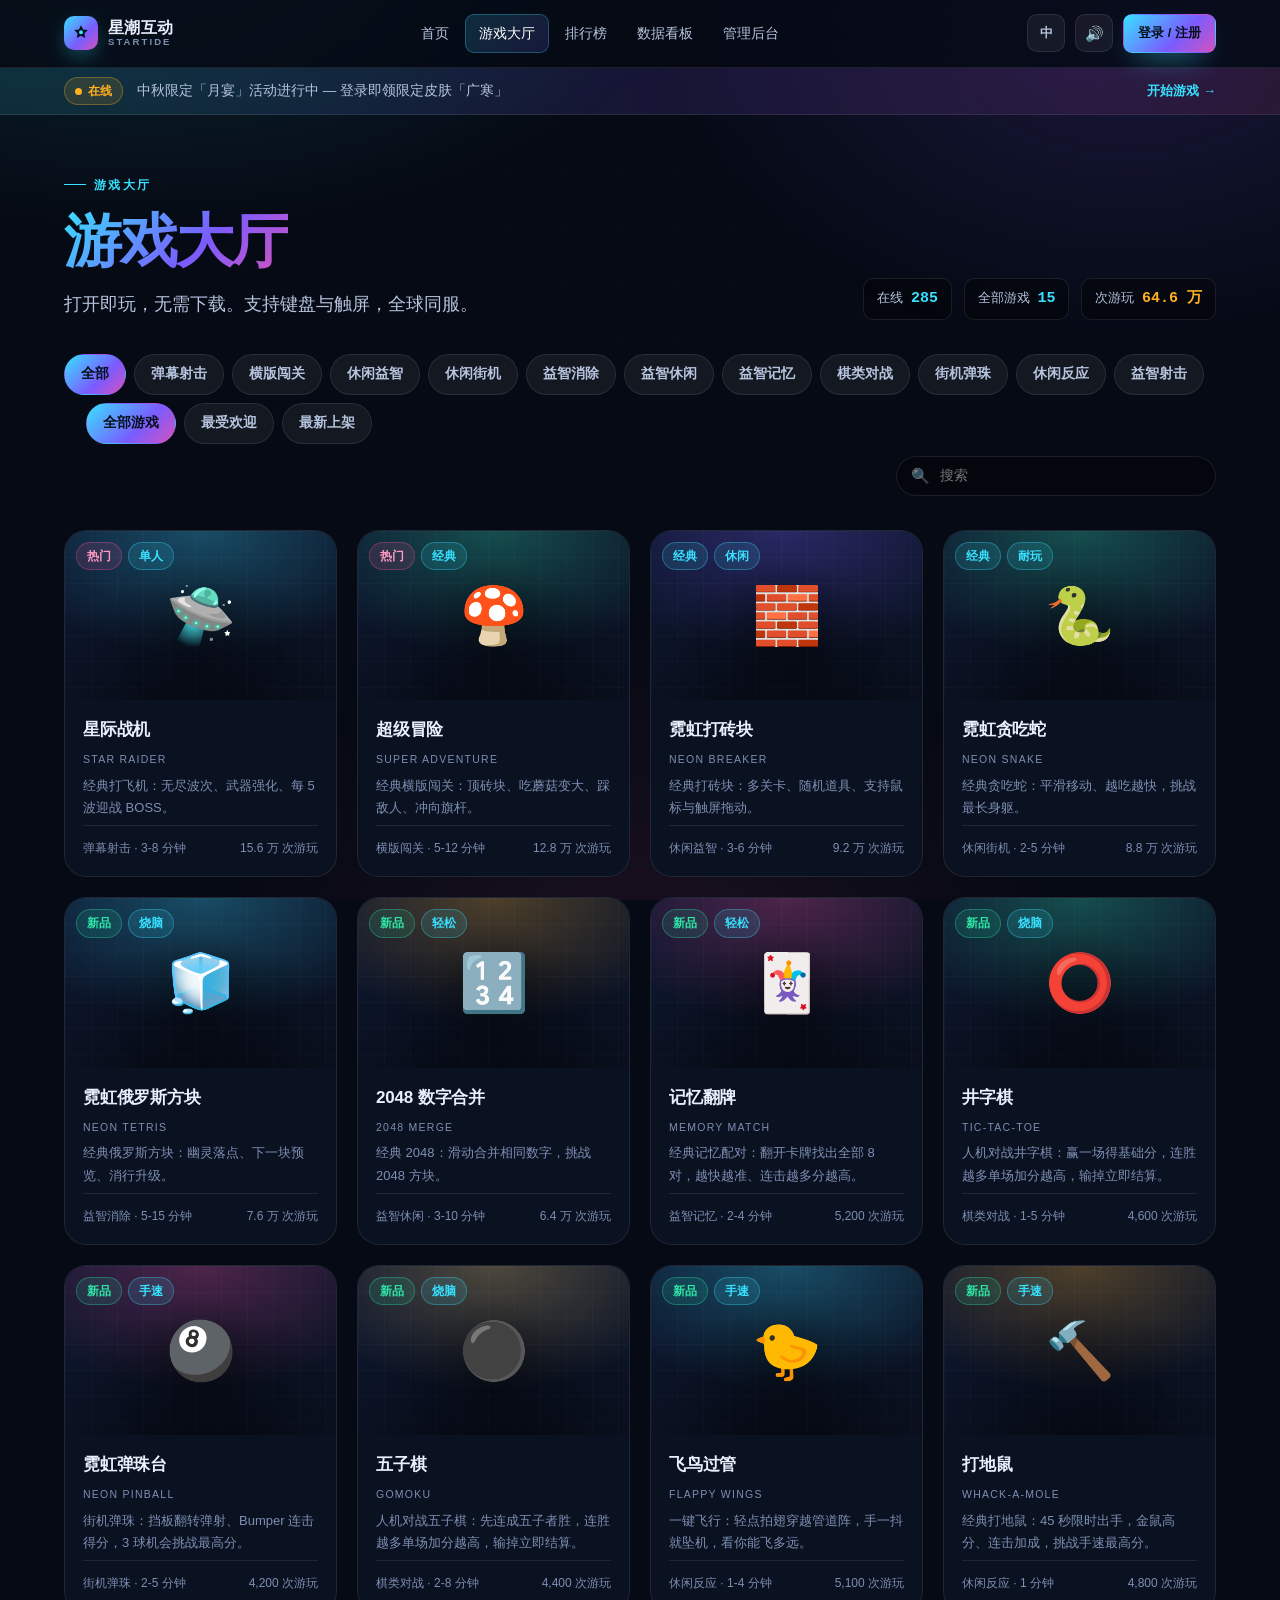
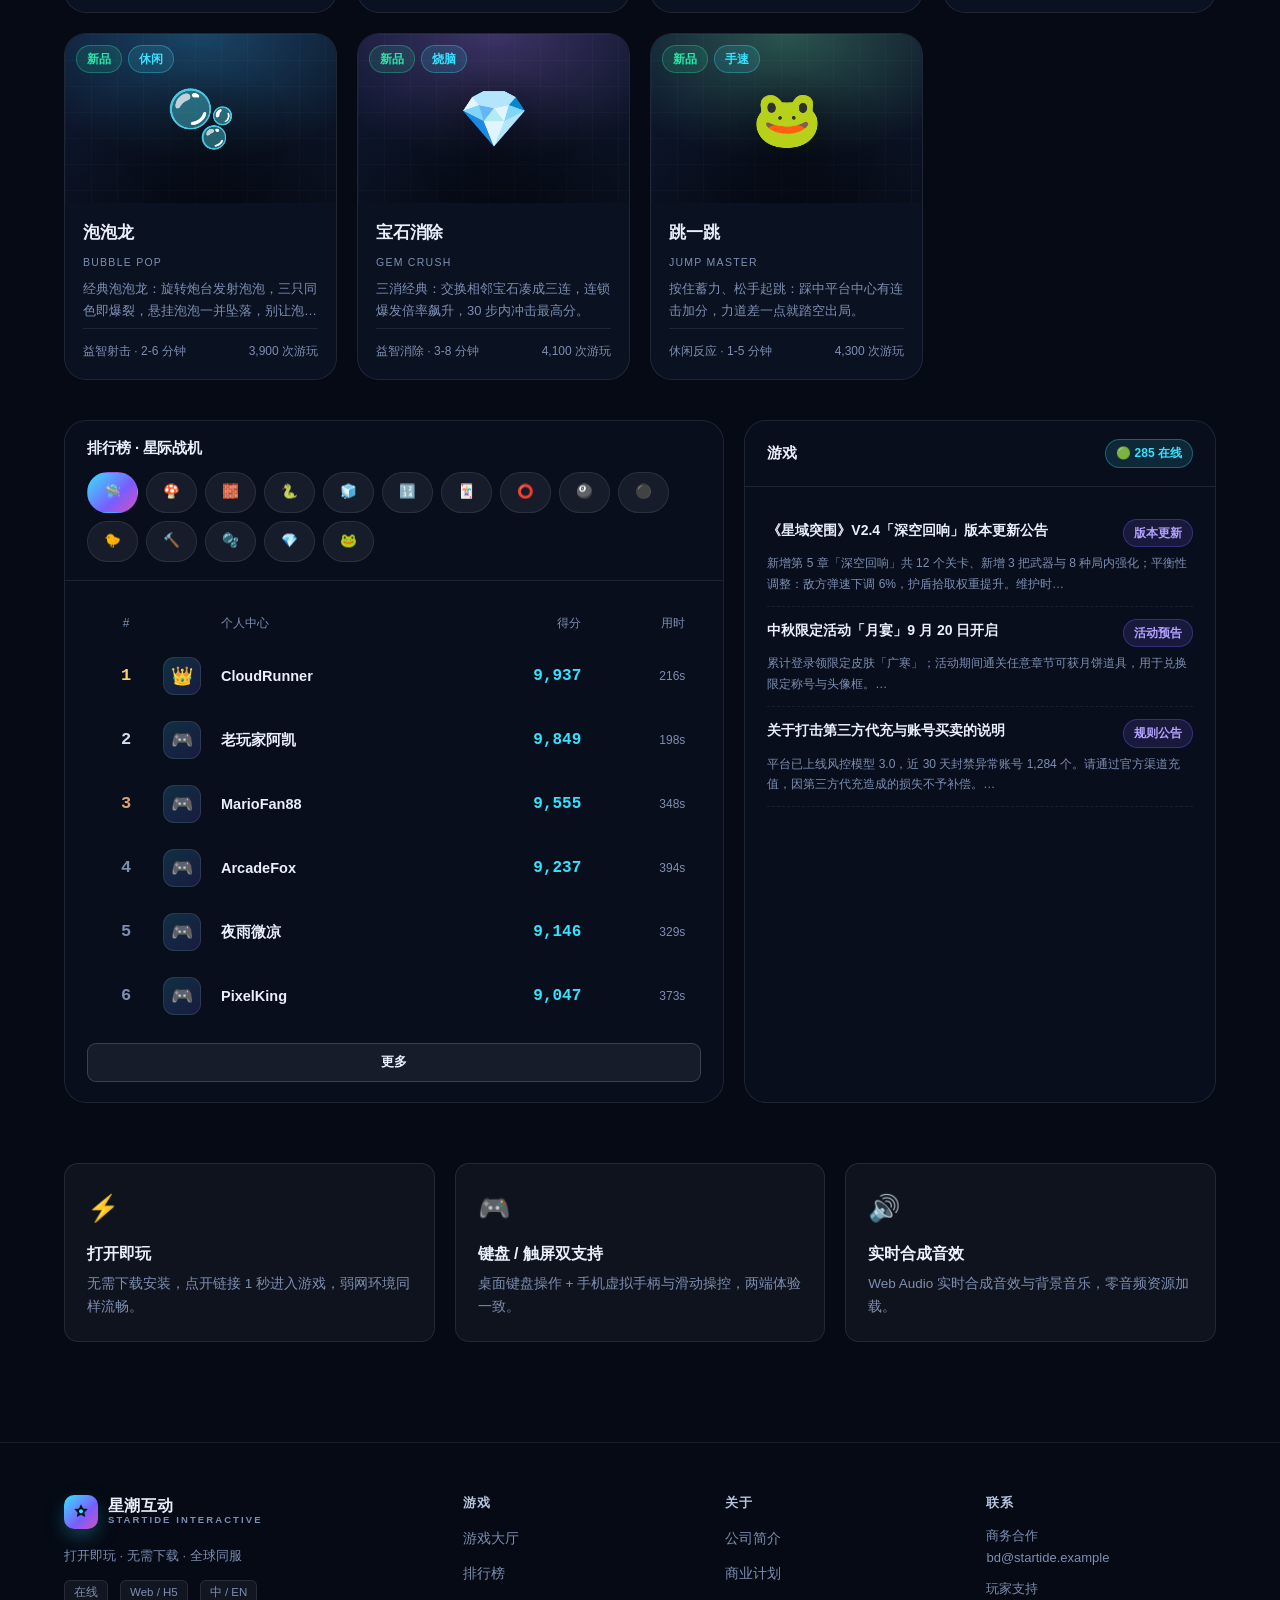
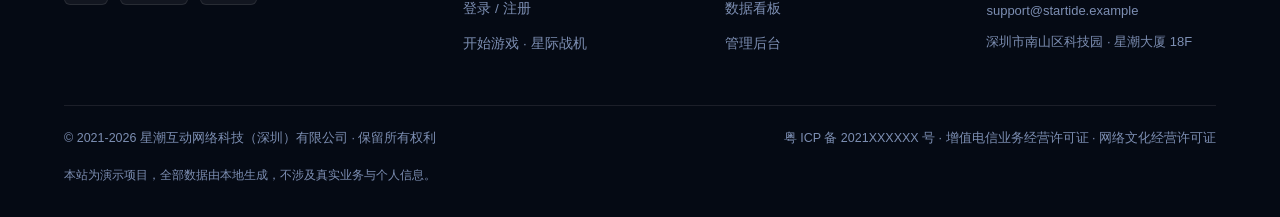
==== commit 58fff2ed: "game: add Puzzle Bobble / Match-3 / Jump games, fix favicon 404 and difficulty link" ====
--- a/games.html
+++ b/games.html
@@ -6,6 +6,7 @@
   <meta name="viewport" content="width=device-width, initial-scale=1.0">
   <title>游戏大厅 · 星潮互动</title>
   <meta name="description" content="星潮互动游戏大厅：超级冒险、星际战机、霓虹打砖块、霓虹贪吃蛇、俄罗斯方块、2048，打开即玩，无需下载，全球同服。">
+  <link rel="icon" href="data:image/svg+xml,<svg xmlns='http://www.w3.org/2000/svg' viewBox='0 0 100 100'><text y='.9em' font-size='90'>🚀</text></svg>">
   <link rel="stylesheet" href="assets/css/base.css">
   <link rel="stylesheet" href="assets/css/site.css">
   <link rel="stylesheet" href="assets/css/app.css">
